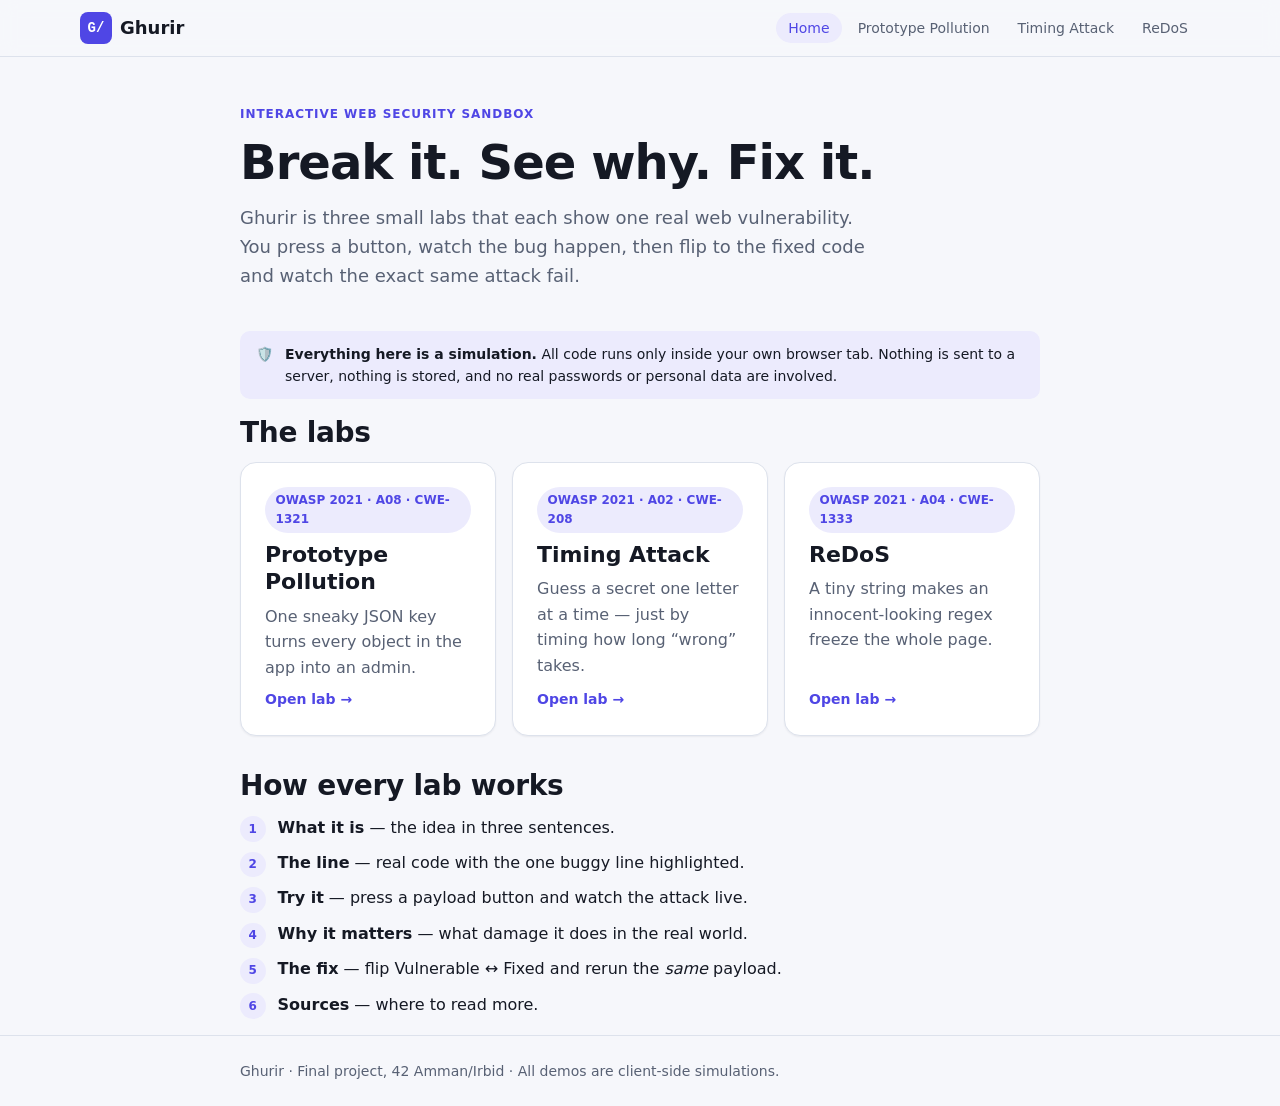
==== index.html @ 5a429594 "Phase 1: scaffold + design system - styles.css: shared design tokens (color, spacing, type), light/d" ====
<!doctype html>
<html lang="en">
<head>
  <meta charset="utf-8">
  <meta name="viewport" content="width=device-width, initial-scale=1">
  <title>Ghurir — Interactive Web Security Sandbox</title>
  <meta name="description" content="Three hands-on, browser-only labs that show how real web vulnerabilities work — and how to fix them.">
  <link rel="stylesheet" href="styles.css">
</head>
<body>
  <a class="skip-link" href="#main">Skip to content</a>

  <header class="site-header">
    <div class="container">
      <a class="brand" href="index.html"><span class="brand-mark" aria-hidden="true">G/</span> Ghurir</a>
      <nav class="site-nav" aria-label="Main">
        <ul>
          <li><a href="index.html" aria-current="page">Home</a></li>
          <li><a href="lab-prototype-pollution.html">Prototype Pollution</a></li>
          <li><a href="lab-timing-attack.html">Timing Attack</a></li>
          <li><a href="lab-redos.html">ReDoS</a></li>
        </ul>
      </nav>
    </div>
  </header>

  <main id="main" class="container">
    <section class="hero">
      <p class="eyebrow">Interactive Web Security Sandbox</p>
      <h1>Break it. See why. Fix it.</h1>
      <p class="lede">
        Ghurir is three small labs that each show one real web vulnerability.
        You press a button, watch the bug happen, then flip to the fixed code
        and watch the exact same attack fail.
      </p>
    </section>

    <div class="callout callout--info" role="note">
      <span aria-hidden="true">🛡️</span>
      <p style="margin:0"><strong>Everything here is a simulation.</strong> All code runs only inside
      your own browser tab. Nothing is sent to a server, nothing is stored, and no real
      passwords or personal data are involved.</p>
    </div>

    <h2>The labs</h2>
    <div class="card-grid">
      <a class="lab-card" href="lab-prototype-pollution.html">
        <span class="badge badge--owasp">OWASP 2021 · A08 · CWE-1321</span>
        <h3>Prototype Pollution</h3>
        <p>One sneaky JSON key turns every object in the app into an admin.</p>
        <span class="go">Open lab →</span>
      </a>
      <a class="lab-card" href="lab-timing-attack.html">
        <span class="badge badge--owasp">OWASP 2021 · A02 · CWE-208</span>
        <h3>Timing Attack</h3>
        <p>Guess a secret one letter at a time — just by timing how long “wrong” takes.</p>
        <span class="go">Open lab →</span>
      </a>
      <a class="lab-card" href="lab-redos.html">
        <span class="badge badge--owasp">OWASP 2021 · A04 · CWE-1333</span>
        <h3>ReDoS</h3>
        <p>A tiny string makes an innocent-looking regex freeze the whole page.</p>
        <span class="go">Open lab →</span>
      </a>
    </div>

    <h2>How every lab works</h2>
    <ol class="steps-list">
      <li><span><strong>What it is</strong> — the idea in three sentences.</span></li>
      <li><span><strong>The line</strong> — real code with the one buggy line highlighted.</span></li>
      <li><span><strong>Try it</strong> — press a payload button and watch the attack live.</span></li>
      <li><span><strong>Why it matters</strong> — what damage it does in the real world.</span></li>
      <li><span><strong>The fix</strong> — flip Vulnerable ↔ Fixed and rerun the <em>same</em> payload.</span></li>
      <li><span><strong>Sources</strong> — where to read more.</span></li>
    </ol>
  </main>

  <footer class="site-footer">
    <div class="container">
      <p>Ghurir · Final project, 42 Amman/Irbid · All demos are client-side simulations.</p>
    </div>
  </footer>
</body>
</html>
---- styles.css ----
/* ==========================================================================
   Ghurir — shared design system
   --------------------------------------------------------------------------
   Every page links this one file. All colors, spacing and type sizes are
   CSS variables ("design tokens") defined on :root, so the whole look can be
   changed in one place. Dark mode simply redefines the same tokens.
   ========================================================================== */

/* ---------- 1. Design tokens ---------- */
:root {
  /* Colors — light theme */
  --color-bg: #f6f7fb;
  --color-surface: #ffffff;
  --color-surface-2: #eef1f7;
  --color-text: #151924;
  --color-muted: #586174;
  --color-border: #dde2ec;
  --color-accent: #4f46e5;          /* links, primary buttons */
  --color-accent-hover: #4338ca;
  --color-accent-soft: #ecebfd;
  --color-on-accent: #ffffff;

  /* Semantic colors: vulnerable = danger, fixed = safe, amplified = warn */
  --color-danger: #b42318;
  --color-danger-soft: #fdeceb;
  --color-safe: #0f7a43;
  --color-safe-soft: #e5f6ec;
  --color-warn: #8a5300;
  --color-warn-soft: #fff3db;

  /* Code blocks stay dark in both themes */
  --code-bg: #10141f;
  --code-text: #e4e8f1;
  --code-muted: #6c7590;
  --code-bug-bg: rgba(248, 81, 73, 0.20);
  --code-bug-bar: #f85149;
  --code-fix-bg: rgba(63, 185, 80, 0.20);
  --code-fix-bar: #3fb950;

  /* Spacing scale (4px base) */
  --space-1: 0.25rem;  /*  4px */
  --space-2: 0.5rem;   /*  8px */
  --space-3: 0.75rem;  /* 12px */
  --space-4: 1rem;     /* 16px */
  --space-5: 1.5rem;   /* 24px */
  --space-6: 2rem;     /* 32px */
  --space-7: 3rem;     /* 48px */
  --space-8: 4.5rem;   /* 72px */

  /* Type */
  --font-sans: system-ui, -apple-system, "Segoe UI", Roboto, "Noto Sans",
               "Helvetica Neue", Arial, sans-serif;
  --font-mono: ui-monospace, "SFMono-Regular", "JetBrains Mono", Menlo,
               Consolas, "Liberation Mono", monospace;
  --text-xs: 0.75rem;
  --text-sm: 0.875rem;
  --text-base: 1rem;
  --text-lg: 1.125rem;
  --text-xl: 1.375rem;
  --text-2xl: 1.75rem;
  --text-3xl: clamp(2rem, 1.4rem + 2.6vw, 3rem);
  --leading: 1.6;

  /* Shape */
  --radius-sm: 6px;
  --radius: 10px;
  --radius-lg: 16px;
  --shadow-sm: 0 1px 2px rgba(16, 20, 31, 0.06);
  --shadow: 0 1px 3px rgba(16, 20, 31, 0.08), 0 6px 20px rgba(16, 20, 31, 0.06);

  --content-width: 52rem;
  --focus-ring: 0 0 0 3px var(--color-bg), 0 0 0 5px var(--color-accent);
}

/* Dark theme: same token names, new values */
@media (prefers-color-scheme: dark) {
  :root {
    --color-bg: #0c0f17;
    --color-surface: #141925;
    --color-surface-2: #1b2130;
    --color-text: #e7eaf2;
    --color-muted: #9aa3b8;
    --color-border: #2a3142;
    --color-accent: #8b85ff;
    --color-accent-hover: #a6a1ff;
    --color-accent-soft: #23224a;
    --color-on-accent: #0c0f17;

    --color-danger: #ff7b72;
    --color-danger-soft: #3a1717;
    --color-safe: #56d364;
    --color-safe-soft: #12301c;
    --color-warn: #f0b44c;
    --color-warn-soft: #33260c;

    --code-bg: #0a0d14;
    --shadow-sm: none;
    --shadow: 0 0 0 1px var(--color-border);
  }
}

/* ---------- 2. Base ---------- */
*, *::before, *::after { box-sizing: border-box; }

html { -webkit-text-size-adjust: 100%; scroll-behavior: smooth; }

body {
  margin: 0;
  font-family: var(--font-sans);
  font-size: var(--text-base);
  line-height: var(--leading);
  color: var(--color-text);
  background: var(--color-bg);
}

h1, h2, h3 { line-height: 1.25; margin: 0 0 var(--space-3); }
h1 { font-size: var(--text-3xl); letter-spacing: -0.02em; }
h2 { font-size: var(--text-2xl); letter-spacing: -0.01em; }
h3 { font-size: var(--text-lg); }
p  { margin: 0 0 var(--space-4); }
ul, ol { margin: 0 0 var(--space-4); padding-left: var(--space-5); }

a { color: var(--color-accent); text-underline-offset: 2px; }
a:hover { color: var(--color-accent-hover); }

code, kbd { font-family: var(--font-mono); font-size: 0.9em; }
:not(pre) > code {
  background: var(--color-surface-2);
  border: 1px solid var(--color-border);
  border-radius: 4px;
  padding: 0.05em 0.35em;
  overflow-wrap: anywhere;
}

:focus-visible { outline: none; box-shadow: var(--focus-ring); border-radius: var(--radius-sm); }

.skip-link {
  position: absolute; left: var(--space-4); top: -100px; z-index: 100;
  background: var(--color-accent); color: var(--color-on-accent);
  padding: var(--space-2) var(--space-4); border-radius: var(--radius-sm);
}
.skip-link:focus { top: var(--space-2); }

.visually-hidden {
  position: absolute !important; width: 1px; height: 1px; overflow: hidden;
  clip: rect(0 0 0 0); white-space: nowrap;
}

.container { width: 100%; max-width: var(--content-width); margin: 0 auto; padding: 0 var(--space-4); }

/* ---------- 3. Header & nav (same on every page) ---------- */
.site-header {
  position: sticky; top: 0; z-index: 50;
  background: color-mix(in srgb, var(--color-bg) 88%, transparent);
  backdrop-filter: blur(8px);
  border-bottom: 1px solid var(--color-border);
}
.site-header .container {
  display: flex; align-items: center; justify-content: space-between;
  gap: var(--space-4); flex-wrap: wrap; padding-block: var(--space-3);
  max-width: 72rem;
}
.brand {
  display: inline-flex; align-items: center; gap: var(--space-2);
  font-weight: 700; font-size: var(--text-lg); color: var(--color-text); text-decoration: none;
}
.brand-mark {
  display: grid; place-items: center; width: 2rem; height: 2rem;
  border-radius: 8px; background: var(--color-accent); color: var(--color-on-accent);
  font-family: var(--font-mono); font-size: var(--text-sm);
}
.site-nav ul { display: flex; flex-wrap: wrap; gap: var(--space-1); list-style: none; margin: 0; padding: 0; }
.site-nav a {
  display: block; padding: var(--space-1) var(--space-3); border-radius: 999px;
  color: var(--color-muted); text-decoration: none; font-size: var(--text-sm); font-weight: 500;
}
.site-nav a:hover { color: var(--color-text); background: var(--color-surface-2); }
.site-nav a[aria-current="page"] { color: var(--color-accent); background: var(--color-accent-soft); }

/* ---------- 4. Page hero ---------- */
.hero { padding: var(--space-7) 0 var(--space-5); }
.hero .lede { font-size: var(--text-lg); color: var(--color-muted); max-width: 40rem; }
.eyebrow {
  font-size: var(--text-xs); font-weight: 700; letter-spacing: 0.08em;
  text-transform: uppercase; color: var(--color-accent); margin-bottom: var(--space-2);
}

/* ---------- 5. Badges ---------- */
.badges { display: flex; flex-wrap: wrap; gap: var(--space-2); margin-bottom: var(--space-4); }
.badge {
  display: inline-flex; align-items: center; gap: var(--space-1);
  padding: 0.15rem 0.6rem; border-radius: 999px; font-size: var(--text-xs); font-weight: 600;
  background: var(--color-surface-2); color: var(--color-muted); border: 1px solid var(--color-border);
}
.badge--owasp  { background: var(--color-accent-soft); color: var(--color-accent); border-color: transparent; }
.badge--danger { background: var(--color-danger-soft); color: var(--color-danger); border-color: transparent; }
.badge--safe   { background: var(--color-safe-soft);   color: var(--color-safe);   border-color: transparent; }
.badge--warn   { background: var(--color-warn-soft);   color: var(--color-warn);   border-color: transparent; }

/* ---------- 6. Lab sections (numbered 1–6) ---------- */
main { padding-bottom: var(--space-8); }

.lab-section {
  background: var(--color-surface);
  border: 1px solid var(--color-border);
  border-radius: var(--radius-lg);
  box-shadow: var(--shadow-sm);
  padding: var(--space-5);
  margin-bottom: var(--space-5);
  scroll-margin-top: 5rem;
}
.lab-section > h2 { display: flex; align-items: center; gap: var(--space-3); font-size: var(--text-xl); }
.step {
  flex: none; display: grid; place-items: center; width: 2rem; height: 2rem;
  border-radius: 999px; background: var(--color-accent-soft); color: var(--color-accent);
  font-size: var(--text-sm); font-weight: 700;
}
.lab-section > :last-child { margin-bottom: 0; }

.placeholder {
  border: 2px dashed var(--color-border); border-radius: var(--radius);
  padding: var(--space-4); color: var(--color-muted); font-style: italic;
}

/* ---------- 7. Code blocks ---------- */
/* common.js fills <code> with one <span class="line"> per source line.
   Line numbers come from a CSS counter so they are not copied with the code. */
.code {
  margin: 0 0 var(--space-4);
  border-radius: var(--radius);
  overflow: hidden;
  background: var(--code-bg);
  border: 1px solid var(--color-border);
}
.code figcaption {
  display: flex; align-items: center; justify-content: space-between; gap: var(--space-2);
  padding: var(--space-2) var(--space-4);
  font-size: var(--text-xs); font-family: var(--font-mono);
  color: var(--code-muted); border-bottom: 1px solid rgba(255, 255, 255, 0.07);
}
.code pre { margin: 0; overflow-x: auto; padding: var(--space-3) 0; }
.code code {
  display: block; min-width: max-content;
  font-size: var(--text-sm); line-height: 1.7; color: var(--code-text);
  counter-reset: line;
}
.code .line { display: block; padding: 0 var(--space-4) 0 0; border-left: 3px solid transparent; white-space: pre; }
.code .line::before {
  counter-increment: line; content: counter(line);
  display: inline-block; width: 3ch; margin: 0 var(--space-3) 0 var(--space-2);
  text-align: right; color: var(--code-muted); user-select: none;
}
.code .line.is-bug { background: var(--code-bug-bg); border-left-color: var(--code-bug-bar); }
.code .line.is-fix { background: var(--code-fix-bg); border-left-color: var(--code-fix-bar); }
.code .comment { color: var(--code-muted); }

.why-line {
  display: flex; gap: var(--space-3); align-items: flex-start;
  padding: var(--space-3) var(--space-4); border-radius: var(--radius);
  background: var(--color-danger-soft); color: var(--color-text);
}
.why-line.is-fix { background: var(--color-safe-soft); }

/* ---------- 8. Buttons ---------- */
.btn {
  display: inline-flex; align-items: center; justify-content: center; gap: var(--space-2);
  min-height: 2.5rem; padding: var(--space-2) var(--space-4);
  font: inherit; font-size: var(--text-sm); font-weight: 600;
  border-radius: var(--radius-sm); border: 1px solid var(--color-border);
  background: var(--color-surface); color: var(--color-text);
  cursor: pointer; transition: background 0.15s, border-color 0.15s, transform 0.05s;
}
.btn:hover { background: var(--color-surface-2); }
.btn:active { transform: translateY(1px); }
.btn:disabled { opacity: 0.55; cursor: not-allowed; transform: none; }
.btn--primary { background: var(--color-accent); border-color: var(--color-accent); color: var(--color-on-accent); }
.btn--primary:hover { background: var(--color-accent-hover); border-color: var(--color-accent-hover); }
.btn--payload { font-family: var(--font-mono); font-weight: 500; text-align: left; }
.btn-row { display: flex; flex-wrap: wrap; gap: var(--space-2); margin-bottom: var(--space-4); }

/* ---------- 9. Vulnerable / Fixed toggle ---------- */
.mode-toggle {
  display: inline-flex; padding: 3px; gap: 3px; margin-bottom: var(--space-4);
  border-radius: 999px; background: var(--color-surface-2); border: 1px solid var(--color-border);
}
.mode-toggle button {
  font: inherit; font-size: var(--text-sm); font-weight: 600;
  padding: var(--space-1) var(--space-4); min-height: 2.25rem;
  border: 0; border-radius: 999px; background: transparent; color: var(--color-muted); cursor: pointer;
}
.mode-toggle button[aria-pressed="true"][data-mode="vulnerable"] { background: var(--color-danger); color: #fff; }
.mode-toggle button[aria-pressed="true"][data-mode="fixed"]      { background: var(--color-safe);   color: #fff; }
@media (prefers-color-scheme: dark) {
  .mode-toggle button[aria-pressed="true"] { color: var(--color-bg) !important; }
}

/* ---------- 10. Forms ---------- */
.field { display: grid; gap: var(--space-1); margin-bottom: var(--space-4); }
.field label { font-size: var(--text-sm); font-weight: 600; }
.input, textarea.input {
  width: 100%; font: inherit; font-family: var(--font-mono); font-size: var(--text-sm);
  padding: var(--space-2) var(--space-3); border-radius: var(--radius-sm);
  border: 1px solid var(--color-border); background: var(--color-surface); color: var(--color-text);
}
textarea.input { min-height: 5rem; resize: vertical; }

/* ---------- 11. Output console & results ---------- */
.console {
  font-family: var(--font-mono); font-size: var(--text-sm);
  background: var(--color-surface-2); border: 1px solid var(--color-border);
  border-radius: var(--radius); padding: var(--space-3) var(--space-4);
  min-height: 4.5rem; max-height: 18rem; overflow: auto; margin-bottom: var(--space-4);
}
.console:empty::before { content: "Output will appear here."; color: var(--color-muted); font-style: italic; }
.log { padding: 2px 0; overflow-wrap: anywhere; }
.log--danger { color: var(--color-danger); font-weight: 600; }
.log--safe   { color: var(--color-safe);   font-weight: 600; }
.log--warn   { color: var(--color-warn); }
.log--muted  { color: var(--color-muted); }

/* Side-by-side "Run on both" comparison */
.compare { display: grid; grid-template-columns: repeat(auto-fit, minmax(15rem, 1fr)); gap: var(--space-3); margin-bottom: var(--space-4); }
.result-card {
  border-radius: var(--radius); padding: var(--space-3) var(--space-4);
  border: 1px solid var(--color-border); background: var(--color-surface);
}
.result-card h3 { font-size: var(--text-sm); text-transform: uppercase; letter-spacing: 0.06em; margin-bottom: var(--space-2); }
.result-card.is-vuln  { border-top: 4px solid var(--color-danger); }
.result-card.is-fixed { border-top: 4px solid var(--color-safe); }
.result-card .result-body { font-family: var(--font-mono); font-size: var(--text-sm); overflow-wrap: anywhere; }

/* Callouts */
.callout {
  display: flex; gap: var(--space-3); padding: var(--space-3) var(--space-4);
  border-radius: var(--radius); margin-bottom: var(--space-4);
  background: var(--color-warn-soft); color: var(--color-text); font-size: var(--text-sm);
}
.callout--info { background: var(--color-accent-soft); }

/* ---------- 12. Home page cards ---------- */
.card-grid { display: grid; grid-template-columns: repeat(auto-fit, minmax(15rem, 1fr)); gap: var(--space-4); margin-bottom: var(--space-6); }
.lab-card {
  display: flex; flex-direction: column; gap: var(--space-2);
  padding: var(--space-5); border-radius: var(--radius-lg);
  background: var(--color-surface); border: 1px solid var(--color-border); box-shadow: var(--shadow-sm);
  color: inherit; text-decoration: none; transition: transform 0.15s, box-shadow 0.15s, border-color 0.15s;
}
.lab-card:hover { transform: translateY(-2px); box-shadow: var(--shadow); border-color: var(--color-accent); color: inherit; }
.lab-card h3 { font-size: var(--text-xl); margin: 0; }
.lab-card p { color: var(--color-muted); margin: 0; flex: 1; }
.lab-card .go { font-weight: 600; color: var(--color-accent); font-size: var(--text-sm); }

.steps-list { counter-reset: s; list-style: none; padding: 0; display: grid; gap: var(--space-2); }
.steps-list li { counter-increment: s; display: flex; gap: var(--space-3); align-items: baseline; }
.steps-list li::before {
  content: counter(s); flex: none; display: grid; place-items: center; width: 1.6rem; height: 1.6rem;
  border-radius: 999px; background: var(--color-accent-soft); color: var(--color-accent);
  font-size: var(--text-xs); font-weight: 700;
}

/* ---------- 13. Footer ---------- */
.site-footer { border-top: 1px solid var(--color-border); padding: var(--space-5) 0; color: var(--color-muted); font-size: var(--text-sm); }
.site-footer p { margin: 0; }

/* ---------- 14. Sources ---------- */
.sources li { margin-bottom: var(--space-1); overflow-wrap: anywhere; }

/* ---------- 15. Small screens & motion ---------- */
@media (max-width: 600px) {
  .lab-section { padding: var(--space-4); }
  .hero { padding-top: var(--space-6); }
  .site-nav a { padding: var(--space-1) var(--space-2); }
}
@media (prefers-reduced-motion: reduce) {
  html { scroll-behavior: auto; }
  *, *::before, *::after { transition: none !important; animation: none !important; }
}
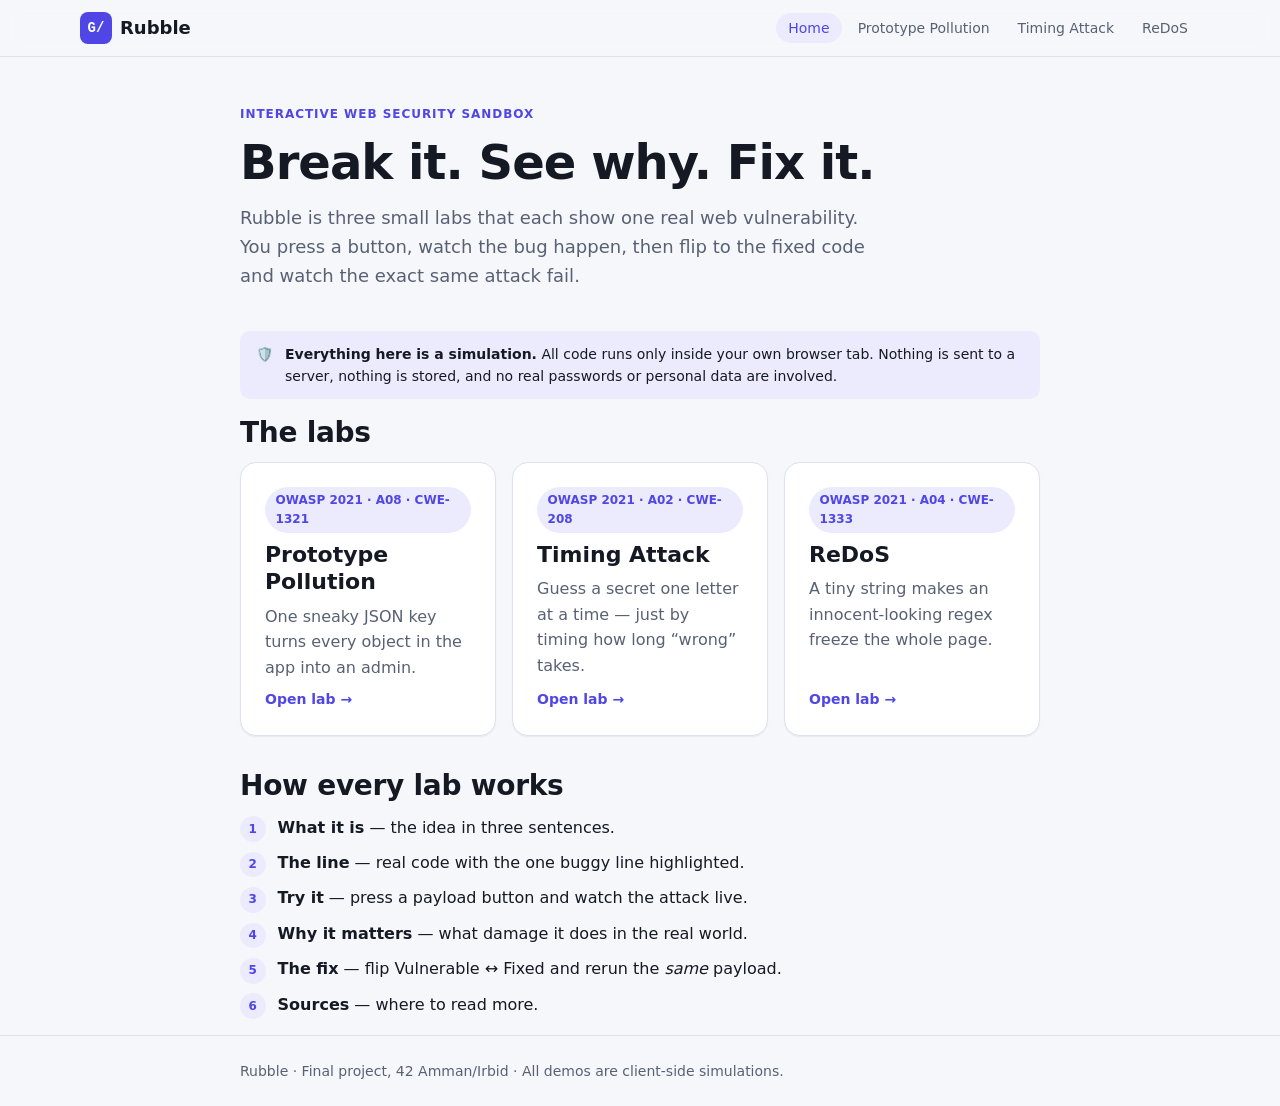
==== commit 2c13735b: "Rename project to Rubble Page titles, header wordmark, home copy, footer, README, and the shared JS " ====
--- a/index.html
+++ b/index.html
@@ -3,7 +3,7 @@
 <head>
   <meta charset="utf-8">
   <meta name="viewport" content="width=device-width, initial-scale=1">
-  <title>Ghurir — Interactive Web Security Sandbox</title>
+  <title>Rubble — Interactive Web Security Sandbox</title>
   <meta name="description" content="Three hands-on, browser-only labs that show how real web vulnerabilities work — and how to fix them.">
   <link rel="stylesheet" href="styles.css">
 </head>
@@ -12,7 +12,7 @@
 
   <header class="site-header">
     <div class="container">
-      <a class="brand" href="index.html"><span class="brand-mark" aria-hidden="true">G/</span> Ghurir</a>
+      <a class="brand" href="index.html"><span class="brand-mark" aria-hidden="true">G/</span> Rubble</a>
       <nav class="site-nav" aria-label="Main">
         <ul>
           <li><a href="index.html" aria-current="page">Home</a></li>
@@ -29,7 +29,7 @@
       <p class="eyebrow">Interactive Web Security Sandbox</p>
       <h1>Break it. See why. Fix it.</h1>
       <p class="lede">
-        Ghurir is three small labs that each show one real web vulnerability.
+        Rubble is three small labs that each show one real web vulnerability.
         You press a button, watch the bug happen, then flip to the fixed code
         and watch the exact same attack fail.
       </p>
@@ -77,7 +77,7 @@
 
   <footer class="site-footer">
     <div class="container">
-      <p>Ghurir · Final project, 42 Amman/Irbid · All demos are client-side simulations.</p>
+      <p>Rubble · Final project, 42 Amman/Irbid · All demos are client-side simulations.</p>
     </div>
   </footer>
 </body>
--- a/styles.css
+++ b/styles.css
@@ -1,5 +1,5 @@
 /* ==========================================================================
-   Ghurir — shared design system
+   Rubble — shared design system
    --------------------------------------------------------------------------
    Every page links this one file. All colors, spacing and type sizes are
    CSS variables ("design tokens") defined on :root, so the whole look can be
@@ -329,6 +329,75 @@
 .result-card.is-fixed { border-top: 4px solid var(--color-safe); }
 .result-card .result-body { font-family: var(--font-mono); font-size: var(--text-sm); overflow-wrap: anywhere; }
 
+.result-card .result-body { white-space: pre-line; }
+.result-card .result-body[data-result="danger"] { color: var(--color-danger); font-weight: 600; }
+.result-card .result-body[data-result="safe"]   { color: var(--color-safe);   font-weight: 600; }
+.compare-caption { font-size: var(--text-sm); color: var(--color-muted); margin-bottom: var(--space-2); }
+
+/* Status box: one-glance verdict of the last run (e.g. "Admin panel UNLOCKED") */
+.status {
+  display: flex; align-items: center; gap: var(--space-3);
+  padding: var(--space-3) var(--space-4); margin-bottom: var(--space-4);
+  border-radius: var(--radius); border: 1px solid var(--color-border);
+  background: var(--color-surface-2); color: var(--color-muted);
+}
+.status--danger { background: var(--color-danger-soft); border-color: var(--color-danger); color: var(--color-text); }
+.status--safe   { background: var(--color-safe-soft);   border-color: var(--color-safe);   color: var(--color-text); }
+.status--warn   { background: var(--color-warn-soft);   border-color: var(--color-warn);   color: var(--color-text); }
+
+.current-payload { font-size: var(--text-sm); color: var(--color-muted); margin-bottom: var(--space-3); }
+
+/* Timing lab: hidden secret, recovered-letter slots, timing bar chart */
+.secret-box {
+  display: flex; flex-wrap: wrap; align-items: center; gap: var(--space-3);
+  padding: var(--space-3) var(--space-4); margin-bottom: var(--space-4);
+  border: 1px dashed var(--color-border); border-radius: var(--radius); font-size: var(--text-sm);
+}
+.secret-value { font-family: var(--font-mono); font-size: var(--text-lg); letter-spacing: 0.25em; font-weight: 700; }
+.secret-box .btn { min-height: 2rem; padding: var(--space-1) var(--space-3); }
+
+.slots { display: flex; gap: var(--space-2); margin-bottom: var(--space-4); }
+.slot {
+  display: grid; place-items: center; width: 2.75rem; height: 3.25rem;
+  font-family: var(--font-mono); font-size: var(--text-xl); font-weight: 700;
+  border-radius: var(--radius-sm); border: 2px solid var(--color-border);
+  background: var(--color-surface-2); color: var(--color-muted);
+  transition: border-color 0.2s, background 0.2s;
+}
+.slot.is-active { border-color: var(--color-accent); color: var(--color-accent); }
+.slot.is-right  { border-color: var(--color-danger); background: var(--color-danger-soft); color: var(--color-danger); }
+.slot.is-wrong  { border-color: var(--color-safe);   background: var(--color-safe-soft);   color: var(--color-safe); }
+
+.bars {
+  display: grid; grid-template-columns: repeat(26, 1fr); gap: 2px; align-items: end;
+  height: 8rem; padding: var(--space-2); margin-bottom: var(--space-2);
+  background: var(--color-surface-2); border-radius: var(--radius);
+}
+.bar { display: flex; flex-direction: column; justify-content: flex-end; align-items: center; height: 100%; min-width: 0; }
+.bar-fill { width: 100%; height: 4%; border-radius: 2px 2px 0 0; background: var(--color-muted); opacity: 0.45; transition: height 0.15s; }
+.bar.is-best .bar-fill { background: var(--color-accent); opacity: 1; }
+.bar-label { font-family: var(--font-mono); font-size: 0.65rem; color: var(--color-muted); line-height: 1.4; }
+.bars-caption { font-size: var(--text-sm); color: var(--color-muted); margin-bottom: var(--space-4); }
+
+/* ReDoS lab: a JS-driven "heartbeat" clock that visibly stops when the tab freezes */
+.freeze-meter {
+  display: grid; grid-template-columns: 1fr auto; gap: var(--space-2) var(--space-4); align-items: center;
+  padding: var(--space-3) var(--space-4); margin-bottom: var(--space-4);
+  border-radius: var(--radius); background: var(--color-surface-2); border: 1px solid var(--color-border);
+}
+.freeze-meter .label { font-size: var(--text-xs); text-transform: uppercase; letter-spacing: 0.06em; color: var(--color-muted); font-weight: 600; }
+.heartbeat-clock, .regex-timer { font-family: var(--font-mono); font-size: var(--text-xl); font-weight: 700; font-variant-numeric: tabular-nums; }
+.regex-timer { text-align: right; }
+.heartbeat-track { grid-column: 1 / -1; position: relative; height: 6px; border-radius: 999px; background: var(--color-border); }
+.heartbeat-dot {
+  position: absolute; top: 50%; left: 0; width: 14px; height: 14px; margin: -7px 0 0 -7px;
+  border-radius: 999px; background: var(--color-accent); box-shadow: 0 0 0 4px var(--color-accent-soft);
+}
+.calibration { font-size: var(--text-sm); color: var(--color-muted); margin-bottom: var(--space-4); }
+
+details.more { margin-bottom: var(--space-4); }
+details.more summary { cursor: pointer; font-weight: 600; font-size: var(--text-sm); margin-bottom: var(--space-3); }
+
 /* Callouts */
 .callout {
   display: flex; gap: var(--space-3); padding: var(--space-3) var(--space-4);
@@ -336,6 +405,7 @@
   background: var(--color-warn-soft); color: var(--color-text); font-size: var(--text-sm);
 }
 .callout--info { background: var(--color-accent-soft); }
+.callout .badge { flex: none; align-self: flex-start; white-space: nowrap; }
 
 /* ---------- 12. Home page cards ---------- */
 .card-grid { display: grid; grid-template-columns: repeat(auto-fit, minmax(15rem, 1fr)); gap: var(--space-4); margin-bottom: var(--space-6); }
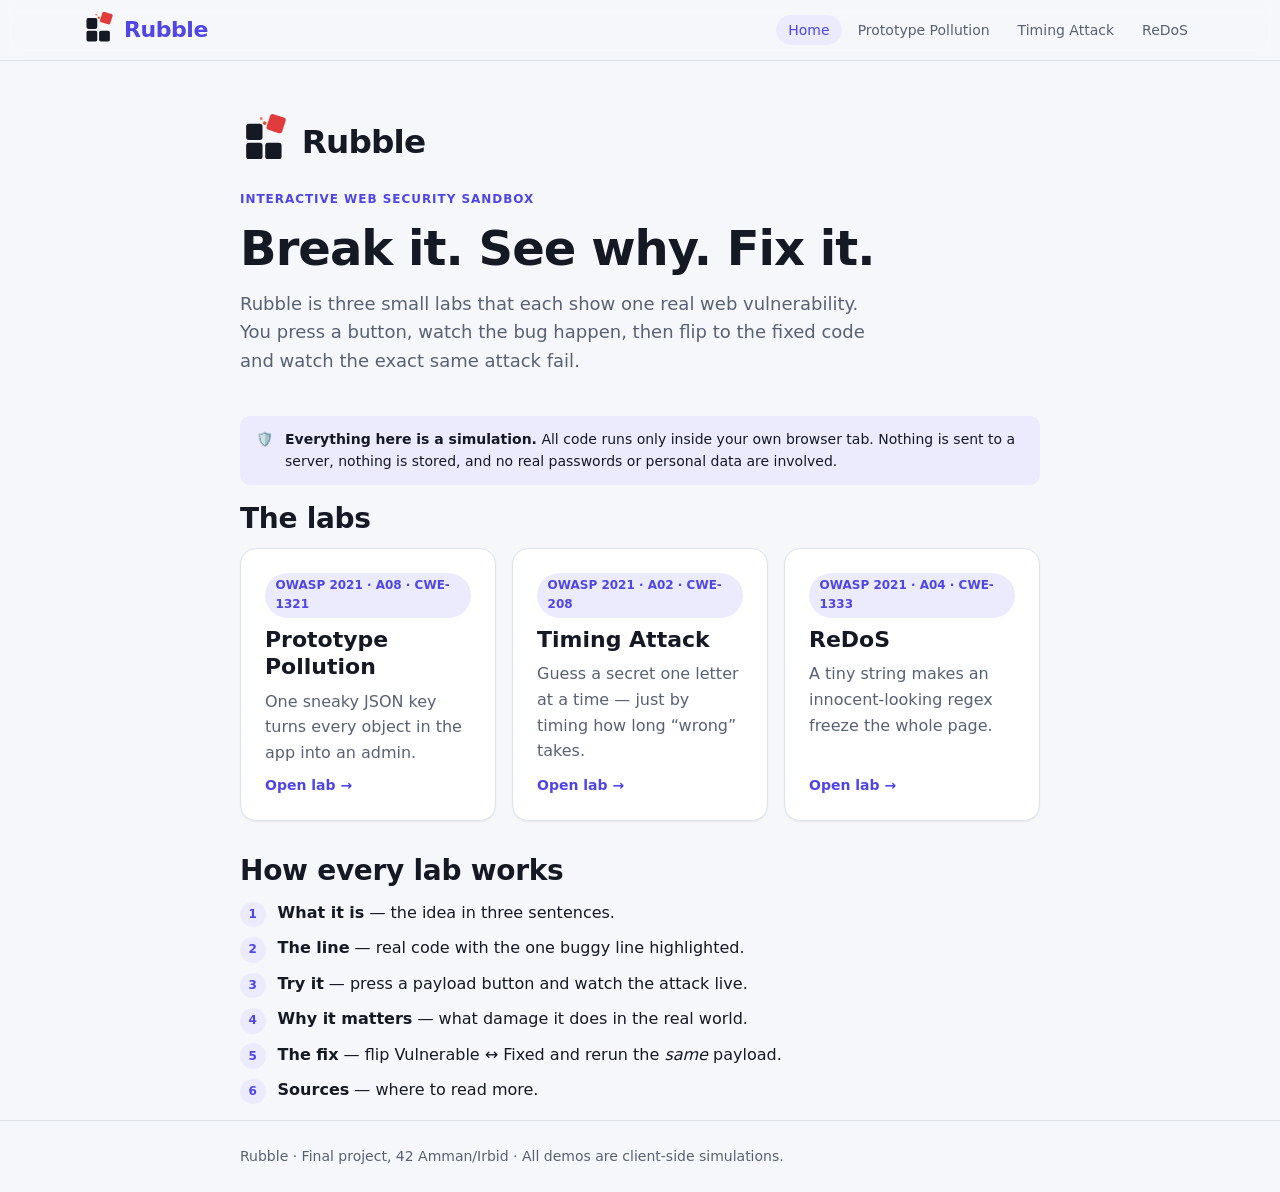
==== commit e2834cde: "Wire in Rubble brand assets - Inline logo-icon.svg in every page header (currentColor, flips with th" ====
--- a/index.html
+++ b/index.html
@@ -5,6 +5,9 @@
   <meta name="viewport" content="width=device-width, initial-scale=1">
   <title>Rubble — Interactive Web Security Sandbox</title>
   <meta name="description" content="Three hands-on, browser-only labs that show how real web vulnerabilities work — and how to fix them.">
+  <link rel="icon" href="assets/favicon.svg" type="image/svg+xml">
+  <link rel="icon" href="assets/favicon-32.png" sizes="32x32" type="image/png">
+  <link rel="apple-touch-icon" href="assets/apple-touch-icon.png">
   <link rel="stylesheet" href="styles.css">
 </head>
 <body>
@@ -12,7 +15,16 @@
 
   <header class="site-header">
     <div class="container">
-      <a class="brand" href="index.html"><span class="brand-mark" aria-hidden="true">G/</span> Rubble</a>
+      <a class="brand" href="index.html" aria-label="Rubble home">
+        <svg xmlns="http://www.w3.org/2000/svg" class="brand-logo" aria-hidden="true" focusable="false" viewBox="0 0 100 100">
+        <rect x="18" y="52" width="30" height="30" rx="5" fill="currentColor"/>
+        <rect x="53" y="52" width="30" height="30" rx="5" fill="currentColor"/>
+        <rect x="18" y="17" width="30" height="30" rx="5" fill="currentColor"/>
+        <rect x="58" y="2" width="30" height="30" rx="5" fill="#e23b3b" transform="rotate(18 73 17)"/>
+        <rect x="49" y="13" width="6" height="6" rx="1.5" fill="#d9542b" transform="rotate(22 52 16)"/>
+        <rect x="43" y="5" width="5" height="5" rx="1.5" fill="#d9542b" opacity="0.7" transform="rotate(-14 45 7)"/></svg>
+        <span class="brand-word">Rubble</span>
+      </a>
       <nav class="site-nav" aria-label="Main">
         <ul>
           <li><a href="index.html" aria-current="page">Home</a></li>
@@ -26,6 +38,13 @@
 
   <main id="main" class="container">
     <section class="hero">
+      <svg xmlns="http://www.w3.org/2000/svg" class="hero-logo" role="img" aria-labelledby="hero-logo-title" viewBox="0 0 470 120"><title id="hero-logo-title">Rubble</title><g transform="translate(8,10)">
+      <rect x="18" y="52" width="30" height="30" rx="5" fill="currentColor"/>
+      <rect x="53" y="52" width="30" height="30" rx="5" fill="currentColor"/>
+      <rect x="18" y="17" width="30" height="30" rx="5" fill="currentColor"/>
+      <rect x="58" y="2" width="30" height="30" rx="5" fill="#e23b3b" transform="rotate(18 73 17)"/>
+      <rect x="49" y="13" width="6" height="6" rx="1.5" fill="#d9542b" transform="rotate(22 52 16)"/>
+      <rect x="43" y="5" width="5" height="5" rx="1.5" fill="#d9542b" opacity="0.7" transform="rotate(-14 45 7)"/></g><text x="128" y="80" font-family="DejaVu Sans, Arial, sans-serif" font-weight="700" font-size="60" letter-spacing="-1.5" fill="currentColor">Rubble</text></svg>
       <p class="eyebrow">Interactive Web Security Sandbox</p>
       <h1>Break it. See why. Fix it.</h1>
       <p class="lede">
--- a/styles.css
+++ b/styles.css
@@ -164,11 +164,12 @@
   display: inline-flex; align-items: center; gap: var(--space-2);
   font-weight: 700; font-size: var(--text-lg); color: var(--color-text); text-decoration: none;
 }
-.brand-mark {
-  display: grid; place-items: center; width: 2rem; height: 2rem;
-  border-radius: 8px; background: var(--color-accent); color: var(--color-on-accent);
-  font-family: var(--font-mono); font-size: var(--text-sm);
-}
+/* The logo's blocks use fill="currentColor", so they follow the text color
+   (dark in light mode, light in dark mode). The falling block keeps its red. */
+.brand-logo { width: 2.25rem; height: 2.25rem; flex: none; color: var(--color-text); }
+.brand-word { color: var(--color-accent); font-size: var(--text-xl); letter-spacing: -0.02em; }
+.brand:hover .brand-word { color: var(--color-accent-hover); }
+.hero-logo { display: block; width: min(16rem, 70%); height: auto; color: var(--color-text); margin: 0 0 var(--space-4) -0.5rem; }
 .site-nav ul { display: flex; flex-wrap: wrap; gap: var(--space-1); list-style: none; margin: 0; padding: 0; }
 .site-nav a {
   display: block; padding: var(--space-1) var(--space-3); border-radius: 999px;
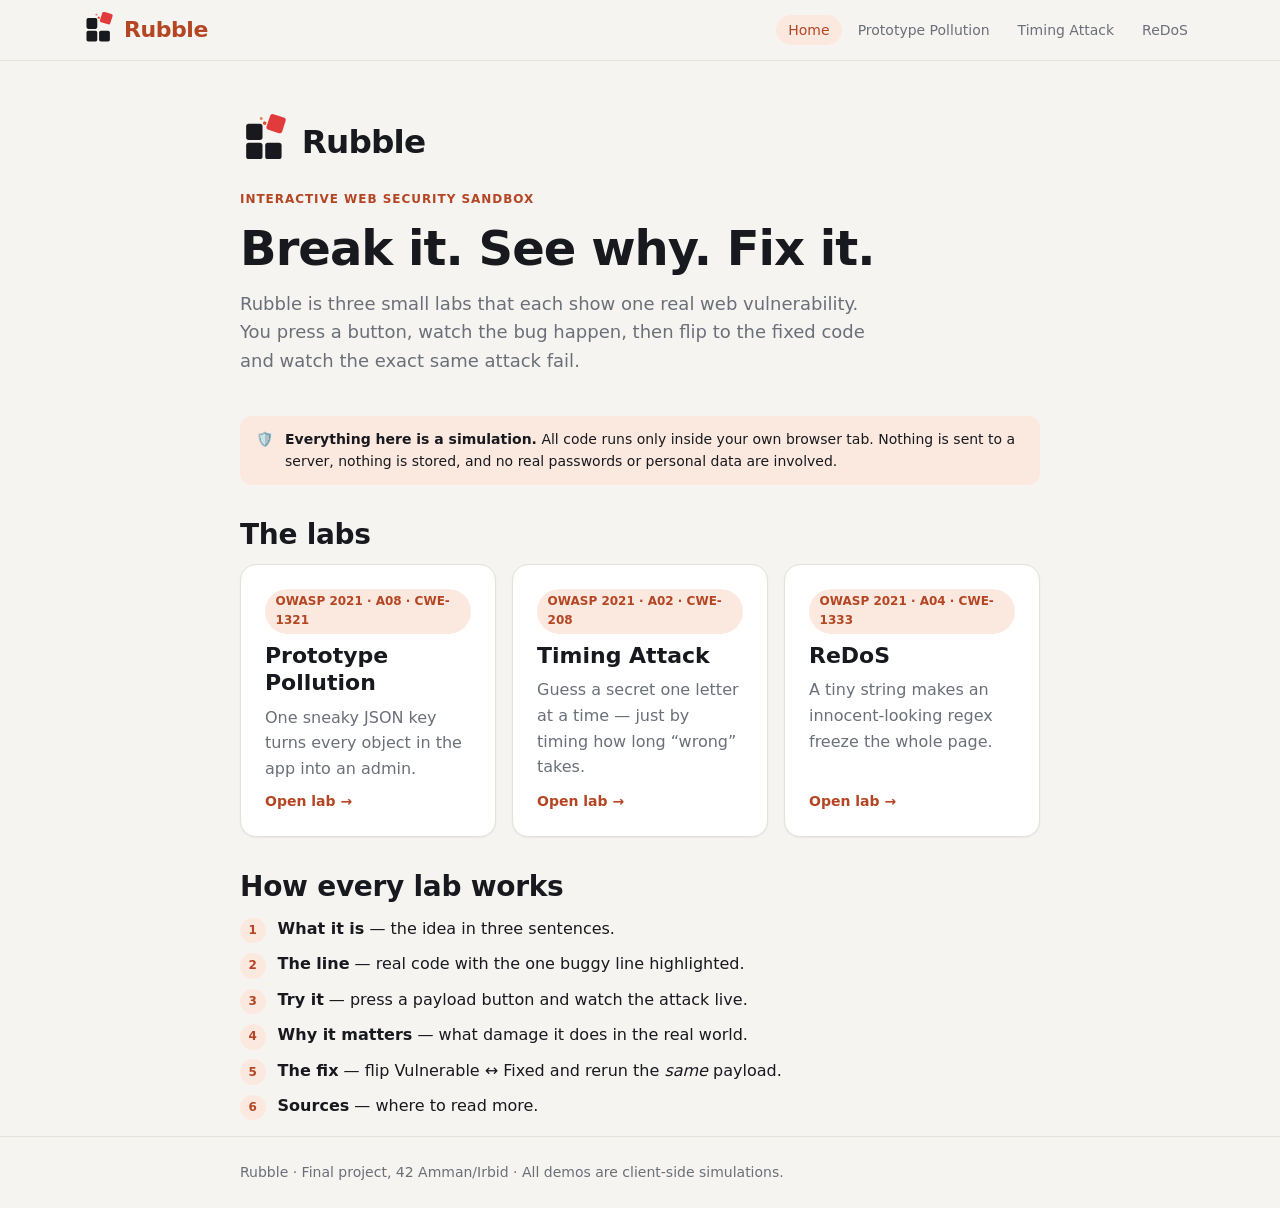
==== commit 3c63ce68: "Phone-width and light-mode fixes Checked all pages at 360 px (no horizontal scroll), light and dark " ====
--- a/index.html
+++ b/index.html
@@ -56,7 +56,7 @@
 
     <div class="callout callout--info" role="note">
       <span aria-hidden="true">🛡️</span>
-      <p style="margin:0"><strong>Everything here is a simulation.</strong> All code runs only inside
+      <p><strong>Everything here is a simulation.</strong> All code runs only inside
       your own browser tab. Nothing is sent to a server, nothing is stored, and no real
       passwords or personal data are involved.</p>
     </div>
--- a/styles.css
+++ b/styles.css
@@ -7,35 +7,51 @@
    ========================================================================== */
 
 /* ---------- 1. Design tokens ---------- */
+/* 1a. Rubble brand palette — copied verbatim from assets/brand.css.
+       brand = brick  (links, primary buttons, active nav, logo)
+       vuln  = red    (Vulnerable state + highlighted BUG line)
+       fixed = green  (Fixed state + highlighted FIX line)
+       warn  = amber  (AMPLIFIED / SIMULATION badges)                        */
 :root {
-  /* Colors — light theme */
-  --color-bg: #f6f7fb;
-  --color-surface: #ffffff;
-  --color-surface-2: #eef1f7;
-  --color-text: #151924;
-  --color-muted: #586174;
-  --color-border: #dde2ec;
-  --color-accent: #4f46e5;          /* links, primary buttons */
-  --color-accent-hover: #4338ca;
-  --color-accent-soft: #ecebfd;
-  --color-on-accent: #ffffff;
-
-  /* Semantic colors: vulnerable = danger, fixed = safe, amplified = warn */
-  --color-danger: #b42318;
-  --color-danger-soft: #fdeceb;
-  --color-safe: #0f7a43;
-  --color-safe-soft: #e5f6ec;
-  --color-warn: #8a5300;
-  --color-warn-soft: #fff3db;
-
-  /* Code blocks stay dark in both themes */
-  --code-bg: #10141f;
-  --code-text: #e4e8f1;
-  --code-muted: #6c7590;
-  --code-bug-bg: rgba(248, 81, 73, 0.20);
-  --code-bug-bar: #f85149;
-  --code-fix-bg: rgba(63, 185, 80, 0.20);
-  --code-fix-bar: #3fb950;
+  --bg:#f6f4f1; --surface:#ffffff; --text:#17191e; --muted:#6a6f78; --border:#e5e1da;
+  --brand:#d9542b; --brand-strong:#c0471f; --brand-weak:#fbe9e0;
+  --vuln:#c6362a;  --vuln-weak:#f8e0dc;
+  --fixed:#1f9d57; --fixed-weak:#def2e6;
+  --warn:#b5790a;  --warn-weak:#f7ecd4;
+  --code-bg:#1e2026; --code-text:#e8e6e2;
+  --radius:12px; --shadow:0 1px 3px rgba(20,20,20,.08),0 8px 24px rgba(20,20,20,.06);
+}
+@media (prefers-color-scheme: dark){
+  :root{
+    --bg:#141519; --surface:#1d1f24; --text:#f1f0ed; --muted:#9aa0a8; --border:#2b2e35;
+    --brand:#ec6d44; --brand-strong:#f0855f; --brand-weak:#2a2016;
+    --vuln:#ef5a4d;  --vuln-weak:#2e1b19;
+    --fixed:#34c07a; --fixed-weak:#15271d;
+    --warn:#e0a830;  --warn-weak:#2a2212;
+    --code-bg:#0f1114; --code-text:#e8e6e2;
+  }
+}
+
+/* 1b. Derived tokens (light theme).
+       The "-ink" colors are the brand colors darkened JUST enough to pass
+       WCAG AA (4.5:1) when used as TEXT, or as a background behind white text.
+       The raw brand colors are still used for the logo, chart bars, focus
+       ring and the BUG/FIX line markers. */
+:root {
+  --surface-2: #f6f4f1;        /* inset panels (consoles, toggles) inside white cards */
+  --brand-ink: #b44624;        /* brand  #d9542b is 4.0:1 on white → too light for text */
+  --brand-ink-strong: #9a3b1e; /* hover */
+  --vuln-ink: #ba3327;         /* vuln on vuln-weak was 4.2:1 */
+  --fixed-ink: #187943;        /* fixed #1f9d57 is 3.5:1 on white */
+  --warn-ink: #8f6008;         /* warn  #b5790a is 3.1:1 on warn-weak */
+  --on-brand: #ffffff;         /* text on brand-ink buttons */
+  --on-state: #ffffff;         /* text on the solid Vulnerable / Fixed toggle */
+  --shadow-sm: 0 1px 2px rgba(20, 20, 20, 0.06);
+
+  /* Code blocks are dark in both themes */
+  --code-muted: #9aa0a8;                                         /* comments, line numbers: 6.2:1 */
+  --code-bug-bg: color-mix(in srgb, var(--vuln) 24%, var(--code-bg));
+  --code-fix-bg: color-mix(in srgb, var(--fixed) 24%, var(--code-bg));
 
   /* Spacing scale (4px base) */
   --space-1: 0.25rem;  /*  4px */
@@ -63,39 +79,25 @@
 
   /* Shape */
   --radius-sm: 6px;
-  --radius: 10px;
   --radius-lg: 16px;
-  --shadow-sm: 0 1px 2px rgba(16, 20, 31, 0.06);
-  --shadow: 0 1px 3px rgba(16, 20, 31, 0.08), 0 6px 20px rgba(16, 20, 31, 0.06);
 
   --content-width: 52rem;
-  --focus-ring: 0 0 0 3px var(--color-bg), 0 0 0 5px var(--color-accent);
-}
-
-/* Dark theme: same token names, new values */
+}
+
+/* Derived tokens (dark theme): every brand color already passes AA on the
+   dark backgrounds, so the "-ink" tokens are simply the brand colors. */
 @media (prefers-color-scheme: dark) {
   :root {
-    --color-bg: #0c0f17;
-    --color-surface: #141925;
-    --color-surface-2: #1b2130;
-    --color-text: #e7eaf2;
-    --color-muted: #9aa3b8;
-    --color-border: #2a3142;
-    --color-accent: #8b85ff;
-    --color-accent-hover: #a6a1ff;
-    --color-accent-soft: #23224a;
-    --color-on-accent: #0c0f17;
-
-    --color-danger: #ff7b72;
-    --color-danger-soft: #3a1717;
-    --color-safe: #56d364;
-    --color-safe-soft: #12301c;
-    --color-warn: #f0b44c;
-    --color-warn-soft: #33260c;
-
-    --code-bg: #0a0d14;
+    --surface-2: #17181c;
+    --brand-ink: var(--brand);
+    --brand-ink-strong: var(--brand-strong);
+    --vuln-ink: var(--vuln);
+    --fixed-ink: var(--fixed);
+    --warn-ink: var(--warn);
+    --on-brand: #141519;
+    --on-state: #141519;
     --shadow-sm: none;
-    --shadow: 0 0 0 1px var(--color-border);
+    --shadow: 0 0 0 1px var(--border);
   }
 }
 
@@ -109,8 +111,8 @@
   font-family: var(--font-sans);
   font-size: var(--text-base);
   line-height: var(--leading);
-  color: var(--color-text);
-  background: var(--color-bg);
+  color: var(--text);
+  background: var(--bg);
 }
 
 h1, h2, h3 { line-height: 1.25; margin: 0 0 var(--space-3); }
@@ -120,23 +122,26 @@
 p  { margin: 0 0 var(--space-4); }
 ul, ol { margin: 0 0 var(--space-4); padding-left: var(--space-5); }
 
-a { color: var(--color-accent); text-underline-offset: 2px; }
-a:hover { color: var(--color-accent-hover); }
+a { color: var(--brand-ink); text-underline-offset: 2px; }
+a:hover { color: var(--brand-ink-strong); }
 
 code, kbd { font-family: var(--font-mono); font-size: 0.9em; }
 :not(pre) > code {
-  background: var(--color-surface-2);
-  border: 1px solid var(--color-border);
+  background: var(--surface-2);
+  border: 1px solid var(--border);
   border-radius: 4px;
   padding: 0.05em 0.35em;
   overflow-wrap: anywhere;
 }
 
-:focus-visible { outline: none; box-shadow: var(--focus-ring); border-radius: var(--radius-sm); }
+/* A real outline (not a box-shadow) so it survives Windows High Contrast mode;
+   outlines follow each element's own rounded corners. */
+:focus-visible { outline: 3px solid var(--brand); outline-offset: 2px; }
+.code pre:focus-visible, .console:focus-visible { outline-offset: -3px; }
 
 .skip-link {
   position: absolute; left: var(--space-4); top: -100px; z-index: 100;
-  background: var(--color-accent); color: var(--color-on-accent);
+  background: var(--brand-ink); color: var(--on-brand);
   padding: var(--space-2) var(--space-4); border-radius: var(--radius-sm);
 }
 .skip-link:focus { top: var(--space-2); }
@@ -151,9 +156,9 @@
 /* ---------- 3. Header & nav (same on every page) ---------- */
 .site-header {
   position: sticky; top: 0; z-index: 50;
-  background: color-mix(in srgb, var(--color-bg) 88%, transparent);
+  background: color-mix(in srgb, var(--bg) 88%, transparent);
   backdrop-filter: blur(8px);
-  border-bottom: 1px solid var(--color-border);
+  border-bottom: 1px solid var(--border);
 }
 .site-header .container {
   display: flex; align-items: center; justify-content: space-between;
@@ -162,28 +167,28 @@
 }
 .brand {
   display: inline-flex; align-items: center; gap: var(--space-2);
-  font-weight: 700; font-size: var(--text-lg); color: var(--color-text); text-decoration: none;
+  font-weight: 700; font-size: var(--text-lg); color: var(--text); text-decoration: none;
 }
 /* The logo's blocks use fill="currentColor", so they follow the text color
    (dark in light mode, light in dark mode). The falling block keeps its red. */
-.brand-logo { width: 2.25rem; height: 2.25rem; flex: none; color: var(--color-text); }
-.brand-word { color: var(--color-accent); font-size: var(--text-xl); letter-spacing: -0.02em; }
-.brand:hover .brand-word { color: var(--color-accent-hover); }
-.hero-logo { display: block; width: min(16rem, 70%); height: auto; color: var(--color-text); margin: 0 0 var(--space-4) -0.5rem; }
+.brand-logo { width: 2.25rem; height: 2.25rem; flex: none; color: var(--text); }
+.brand-word { color: var(--brand-ink); font-size: var(--text-xl); letter-spacing: -0.02em; }
+.brand:hover .brand-word { color: var(--brand-ink-strong); }
+.hero-logo { display: block; width: min(16rem, 70%); height: auto; color: var(--text); margin: 0 0 var(--space-4) -0.5rem; }
 .site-nav ul { display: flex; flex-wrap: wrap; gap: var(--space-1); list-style: none; margin: 0; padding: 0; }
 .site-nav a {
   display: block; padding: var(--space-1) var(--space-3); border-radius: 999px;
-  color: var(--color-muted); text-decoration: none; font-size: var(--text-sm); font-weight: 500;
-}
-.site-nav a:hover { color: var(--color-text); background: var(--color-surface-2); }
-.site-nav a[aria-current="page"] { color: var(--color-accent); background: var(--color-accent-soft); }
+  color: var(--muted); text-decoration: none; font-size: var(--text-sm); font-weight: 500;
+}
+.site-nav a:hover { color: var(--text); background: var(--surface-2); }
+.site-nav a[aria-current="page"] { color: var(--brand-ink); background: var(--brand-weak); }
 
 /* ---------- 4. Page hero ---------- */
 .hero { padding: var(--space-7) 0 var(--space-5); }
-.hero .lede { font-size: var(--text-lg); color: var(--color-muted); max-width: 40rem; }
+.hero .lede { font-size: var(--text-lg); color: var(--muted); max-width: 40rem; }
 .eyebrow {
   font-size: var(--text-xs); font-weight: 700; letter-spacing: 0.08em;
-  text-transform: uppercase; color: var(--color-accent); margin-bottom: var(--space-2);
+  text-transform: uppercase; color: var(--brand-ink); margin-bottom: var(--space-2);
 }
 
 /* ---------- 5. Badges ---------- */
@@ -191,19 +196,19 @@
 .badge {
   display: inline-flex; align-items: center; gap: var(--space-1);
   padding: 0.15rem 0.6rem; border-radius: 999px; font-size: var(--text-xs); font-weight: 600;
-  background: var(--color-surface-2); color: var(--color-muted); border: 1px solid var(--color-border);
-}
-.badge--owasp  { background: var(--color-accent-soft); color: var(--color-accent); border-color: transparent; }
-.badge--danger { background: var(--color-danger-soft); color: var(--color-danger); border-color: transparent; }
-.badge--safe   { background: var(--color-safe-soft);   color: var(--color-safe);   border-color: transparent; }
-.badge--warn   { background: var(--color-warn-soft);   color: var(--color-warn);   border-color: transparent; }
+  background: var(--surface-2); color: var(--muted); border: 1px solid var(--border);
+}
+.badge--owasp  { background: var(--brand-weak); color: var(--brand-ink); border-color: transparent; }
+.badge--danger { background: var(--vuln-weak); color: var(--vuln-ink); border-color: transparent; }
+.badge--safe   { background: var(--fixed-weak);   color: var(--fixed-ink);   border-color: transparent; }
+.badge--warn   { background: var(--warn-weak);   color: var(--warn-ink);   border-color: transparent; }
 
 /* ---------- 6. Lab sections (numbered 1–6) ---------- */
 main { padding-bottom: var(--space-8); }
 
 .lab-section {
-  background: var(--color-surface);
-  border: 1px solid var(--color-border);
+  background: var(--surface);
+  border: 1px solid var(--border);
   border-radius: var(--radius-lg);
   box-shadow: var(--shadow-sm);
   padding: var(--space-5);
@@ -213,14 +218,14 @@
 .lab-section > h2 { display: flex; align-items: center; gap: var(--space-3); font-size: var(--text-xl); }
 .step {
   flex: none; display: grid; place-items: center; width: 2rem; height: 2rem;
-  border-radius: 999px; background: var(--color-accent-soft); color: var(--color-accent);
+  border-radius: 999px; background: var(--brand-weak); color: var(--brand-ink);
   font-size: var(--text-sm); font-weight: 700;
 }
 .lab-section > :last-child { margin-bottom: 0; }
 
 .placeholder {
-  border: 2px dashed var(--color-border); border-radius: var(--radius);
-  padding: var(--space-4); color: var(--color-muted); font-style: italic;
+  border: 2px dashed var(--border); border-radius: var(--radius);
+  padding: var(--space-4); color: var(--muted); font-style: italic;
 }
 
 /* ---------- 7. Code blocks ---------- */
@@ -231,7 +236,7 @@
   border-radius: var(--radius);
   overflow: hidden;
   background: var(--code-bg);
-  border: 1px solid var(--color-border);
+  border: 1px solid var(--border);
 }
 .code figcaption {
   display: flex; align-items: center; justify-content: space-between; gap: var(--space-2);
@@ -251,49 +256,49 @@
   display: inline-block; width: 3ch; margin: 0 var(--space-3) 0 var(--space-2);
   text-align: right; color: var(--code-muted); user-select: none;
 }
-.code .line.is-bug { background: var(--code-bug-bg); border-left-color: var(--code-bug-bar); }
-.code .line.is-fix { background: var(--code-fix-bg); border-left-color: var(--code-fix-bar); }
+.code .line.is-bug { background: var(--code-bug-bg); border-left-color: var(--vuln); }
+.code .line.is-fix { background: var(--code-fix-bg); border-left-color: var(--fixed); }
 .code .comment { color: var(--code-muted); }
+.code .is-bug .comment, .code .is-fix .comment { color: var(--code-text); font-weight: 600; }
 
 .why-line {
   display: flex; gap: var(--space-3); align-items: flex-start;
   padding: var(--space-3) var(--space-4); border-radius: var(--radius);
-  background: var(--color-danger-soft); color: var(--color-text);
-}
-.why-line.is-fix { background: var(--color-safe-soft); }
+  background: var(--vuln-weak); color: var(--text);
+}
+.why-line.is-fix { background: var(--fixed-weak); }
 
 /* ---------- 8. Buttons ---------- */
 .btn {
   display: inline-flex; align-items: center; justify-content: center; gap: var(--space-2);
   min-height: 2.5rem; padding: var(--space-2) var(--space-4);
   font: inherit; font-size: var(--text-sm); font-weight: 600;
-  border-radius: var(--radius-sm); border: 1px solid var(--color-border);
-  background: var(--color-surface); color: var(--color-text);
+  border-radius: var(--radius-sm); border: 1px solid var(--border);
+  background: var(--surface); color: var(--text);
   cursor: pointer; transition: background 0.15s, border-color 0.15s, transform 0.05s;
 }
-.btn:hover { background: var(--color-surface-2); }
+.btn:hover { background: var(--surface-2); }
 .btn:active { transform: translateY(1px); }
 .btn:disabled { opacity: 0.55; cursor: not-allowed; transform: none; }
-.btn--primary { background: var(--color-accent); border-color: var(--color-accent); color: var(--color-on-accent); }
-.btn--primary:hover { background: var(--color-accent-hover); border-color: var(--color-accent-hover); }
+.btn--primary { background: var(--brand-ink); border-color: var(--brand-ink); color: var(--on-brand); }
+.btn--primary:hover { background: var(--brand-ink-strong); border-color: var(--brand-ink-strong); }
 .btn--payload { font-family: var(--font-mono); font-weight: 500; text-align: left; }
 .btn-row { display: flex; flex-wrap: wrap; gap: var(--space-2); margin-bottom: var(--space-4); }
 
 /* ---------- 9. Vulnerable / Fixed toggle ---------- */
 .mode-toggle {
   display: inline-flex; padding: 3px; gap: 3px; margin-bottom: var(--space-4);
-  border-radius: 999px; background: var(--color-surface-2); border: 1px solid var(--color-border);
+  border-radius: 999px; background: var(--surface-2); border: 1px solid var(--border);
 }
 .mode-toggle button {
   font: inherit; font-size: var(--text-sm); font-weight: 600;
   padding: var(--space-1) var(--space-4); min-height: 2.25rem;
-  border: 0; border-radius: 999px; background: transparent; color: var(--color-muted); cursor: pointer;
-}
-.mode-toggle button[aria-pressed="true"][data-mode="vulnerable"] { background: var(--color-danger); color: #fff; }
-.mode-toggle button[aria-pressed="true"][data-mode="fixed"]      { background: var(--color-safe);   color: #fff; }
-@media (prefers-color-scheme: dark) {
-  .mode-toggle button[aria-pressed="true"] { color: var(--color-bg) !important; }
-}
+  border: 0; border-radius: 999px; background: transparent; color: var(--muted); cursor: pointer;
+}
+/* Pressed state: solid red = Vulnerable, solid green = Fixed.
+   (--vuln already passes 4.5:1 with white; green needs its darker ink.) */
+.mode-toggle button[aria-pressed="true"][data-mode="vulnerable"] { background: var(--vuln);      color: var(--on-state); }
+.mode-toggle button[aria-pressed="true"][data-mode="fixed"]      { background: var(--fixed-ink); color: var(--on-state); }
 
 /* ---------- 10. Forms ---------- */
 .field { display: grid; gap: var(--space-1); margin-bottom: var(--space-4); }
@@ -301,58 +306,58 @@
 .input, textarea.input {
   width: 100%; font: inherit; font-family: var(--font-mono); font-size: var(--text-sm);
   padding: var(--space-2) var(--space-3); border-radius: var(--radius-sm);
-  border: 1px solid var(--color-border); background: var(--color-surface); color: var(--color-text);
+  border: 1px solid var(--border); background: var(--surface); color: var(--text);
 }
 textarea.input { min-height: 5rem; resize: vertical; }
 
 /* ---------- 11. Output console & results ---------- */
 .console {
   font-family: var(--font-mono); font-size: var(--text-sm);
-  background: var(--color-surface-2); border: 1px solid var(--color-border);
+  background: var(--surface-2); border: 1px solid var(--border);
   border-radius: var(--radius); padding: var(--space-3) var(--space-4);
   min-height: 4.5rem; max-height: 18rem; overflow: auto; margin-bottom: var(--space-4);
 }
-.console:empty::before { content: "Output will appear here."; color: var(--color-muted); font-style: italic; }
+.console:empty::before { content: "Output will appear here."; color: var(--muted); font-style: italic; }
 .log { padding: 2px 0; overflow-wrap: anywhere; }
-.log--danger { color: var(--color-danger); font-weight: 600; }
-.log--safe   { color: var(--color-safe);   font-weight: 600; }
-.log--warn   { color: var(--color-warn); }
-.log--muted  { color: var(--color-muted); }
+.log--danger { color: var(--vuln-ink); font-weight: 600; }
+.log--safe   { color: var(--fixed-ink);   font-weight: 600; }
+.log--warn   { color: var(--warn-ink); }
+.log--muted  { color: var(--muted); }
 
 /* Side-by-side "Run on both" comparison */
 .compare { display: grid; grid-template-columns: repeat(auto-fit, minmax(15rem, 1fr)); gap: var(--space-3); margin-bottom: var(--space-4); }
 .result-card {
   border-radius: var(--radius); padding: var(--space-3) var(--space-4);
-  border: 1px solid var(--color-border); background: var(--color-surface);
+  border: 1px solid var(--border); background: var(--surface);
 }
 .result-card h3 { font-size: var(--text-sm); text-transform: uppercase; letter-spacing: 0.06em; margin-bottom: var(--space-2); }
-.result-card.is-vuln  { border-top: 4px solid var(--color-danger); }
-.result-card.is-fixed { border-top: 4px solid var(--color-safe); }
+.result-card.is-vuln  { border-top: 4px solid var(--vuln-ink); }
+.result-card.is-fixed { border-top: 4px solid var(--fixed-ink); }
 .result-card .result-body { font-family: var(--font-mono); font-size: var(--text-sm); overflow-wrap: anywhere; }
 
 .result-card .result-body { white-space: pre-line; }
-.result-card .result-body[data-result="danger"] { color: var(--color-danger); font-weight: 600; }
-.result-card .result-body[data-result="safe"]   { color: var(--color-safe);   font-weight: 600; }
-.compare-caption { font-size: var(--text-sm); color: var(--color-muted); margin-bottom: var(--space-2); }
+.result-card .result-body[data-result="danger"] { color: var(--vuln-ink); font-weight: 600; }
+.result-card .result-body[data-result="safe"]   { color: var(--fixed-ink);   font-weight: 600; }
+.compare-caption { font-size: var(--text-sm); color: var(--muted); margin-bottom: var(--space-2); }
 
 /* Status box: one-glance verdict of the last run (e.g. "Admin panel UNLOCKED") */
 .status {
   display: flex; align-items: center; gap: var(--space-3);
   padding: var(--space-3) var(--space-4); margin-bottom: var(--space-4);
-  border-radius: var(--radius); border: 1px solid var(--color-border);
-  background: var(--color-surface-2); color: var(--color-muted);
-}
-.status--danger { background: var(--color-danger-soft); border-color: var(--color-danger); color: var(--color-text); }
-.status--safe   { background: var(--color-safe-soft);   border-color: var(--color-safe);   color: var(--color-text); }
-.status--warn   { background: var(--color-warn-soft);   border-color: var(--color-warn);   color: var(--color-text); }
-
-.current-payload { font-size: var(--text-sm); color: var(--color-muted); margin-bottom: var(--space-3); }
+  border-radius: var(--radius); border: 1px solid var(--border);
+  background: var(--surface-2); color: var(--muted);
+}
+.status--danger { background: var(--vuln-weak); border-color: var(--vuln-ink); color: var(--text); }
+.status--safe   { background: var(--fixed-weak);   border-color: var(--fixed-ink);   color: var(--text); }
+.status--warn   { background: var(--warn-weak);   border-color: var(--warn-ink);   color: var(--text); }
+
+.current-payload { font-size: var(--text-sm); color: var(--muted); margin-bottom: var(--space-3); }
 
 /* Timing lab: hidden secret, recovered-letter slots, timing bar chart */
 .secret-box {
   display: flex; flex-wrap: wrap; align-items: center; gap: var(--space-3);
   padding: var(--space-3) var(--space-4); margin-bottom: var(--space-4);
-  border: 1px dashed var(--color-border); border-radius: var(--radius); font-size: var(--text-sm);
+  border: 1px dashed var(--border); border-radius: var(--radius); font-size: var(--text-sm);
 }
 .secret-value { font-family: var(--font-mono); font-size: var(--text-lg); letter-spacing: 0.25em; font-weight: 700; }
 .secret-box .btn { min-height: 2rem; padding: var(--space-1) var(--space-3); }
@@ -361,40 +366,40 @@
 .slot {
   display: grid; place-items: center; width: 2.75rem; height: 3.25rem;
   font-family: var(--font-mono); font-size: var(--text-xl); font-weight: 700;
-  border-radius: var(--radius-sm); border: 2px solid var(--color-border);
-  background: var(--color-surface-2); color: var(--color-muted);
+  border-radius: var(--radius-sm); border: 2px solid var(--border);
+  background: var(--surface-2); color: var(--muted);
   transition: border-color 0.2s, background 0.2s;
 }
-.slot.is-active { border-color: var(--color-accent); color: var(--color-accent); }
-.slot.is-right  { border-color: var(--color-danger); background: var(--color-danger-soft); color: var(--color-danger); }
-.slot.is-wrong  { border-color: var(--color-safe);   background: var(--color-safe-soft);   color: var(--color-safe); }
+.slot.is-active { border-color: var(--brand-ink); color: var(--brand-ink); }
+.slot.is-right  { border-color: var(--vuln-ink); background: var(--vuln-weak); color: var(--vuln-ink); }
+.slot.is-wrong  { border-color: var(--fixed-ink);   background: var(--fixed-weak);   color: var(--fixed-ink); }
 
 .bars {
   display: grid; grid-template-columns: repeat(26, 1fr); gap: 2px; align-items: end;
   height: 8rem; padding: var(--space-2); margin-bottom: var(--space-2);
-  background: var(--color-surface-2); border-radius: var(--radius);
+  background: var(--surface-2); border-radius: var(--radius);
 }
 .bar { display: flex; flex-direction: column; justify-content: flex-end; align-items: center; height: 100%; min-width: 0; }
-.bar-fill { width: 100%; height: 4%; border-radius: 2px 2px 0 0; background: var(--color-muted); opacity: 0.45; transition: height 0.15s; }
-.bar.is-best .bar-fill { background: var(--color-accent); opacity: 1; }
-.bar-label { font-family: var(--font-mono); font-size: 0.65rem; color: var(--color-muted); line-height: 1.4; }
-.bars-caption { font-size: var(--text-sm); color: var(--color-muted); margin-bottom: var(--space-4); }
+.bar-fill { width: 100%; height: 4%; border-radius: 2px 2px 0 0; background: var(--muted); opacity: 0.45; transition: height 0.15s; }
+.bar.is-best .bar-fill { background: var(--brand); opacity: 1; }
+.bar-label { font-family: var(--font-mono); font-size: 0.65rem; color: var(--muted); line-height: 1.4; }
+.bars-caption { font-size: var(--text-sm); color: var(--muted); margin-bottom: var(--space-4); }
 
 /* ReDoS lab: a JS-driven "heartbeat" clock that visibly stops when the tab freezes */
 .freeze-meter {
   display: grid; grid-template-columns: 1fr auto; gap: var(--space-2) var(--space-4); align-items: center;
   padding: var(--space-3) var(--space-4); margin-bottom: var(--space-4);
-  border-radius: var(--radius); background: var(--color-surface-2); border: 1px solid var(--color-border);
-}
-.freeze-meter .label { font-size: var(--text-xs); text-transform: uppercase; letter-spacing: 0.06em; color: var(--color-muted); font-weight: 600; }
+  border-radius: var(--radius); background: var(--surface-2); border: 1px solid var(--border);
+}
+.freeze-meter .label { font-size: var(--text-xs); text-transform: uppercase; letter-spacing: 0.06em; color: var(--muted); font-weight: 600; }
 .heartbeat-clock, .regex-timer { font-family: var(--font-mono); font-size: var(--text-xl); font-weight: 700; font-variant-numeric: tabular-nums; }
 .regex-timer { text-align: right; }
-.heartbeat-track { grid-column: 1 / -1; position: relative; height: 6px; border-radius: 999px; background: var(--color-border); }
+.heartbeat-track { grid-column: 1 / -1; position: relative; height: 6px; border-radius: 999px; background: var(--border); }
 .heartbeat-dot {
   position: absolute; top: 50%; left: 0; width: 14px; height: 14px; margin: -7px 0 0 -7px;
-  border-radius: 999px; background: var(--color-accent); box-shadow: 0 0 0 4px var(--color-accent-soft);
-}
-.calibration { font-size: var(--text-sm); color: var(--color-muted); margin-bottom: var(--space-4); }
+  border-radius: 999px; background: var(--brand); box-shadow: 0 0 0 4px var(--brand-weak);
+}
+.calibration { font-size: var(--text-sm); color: var(--muted); margin-bottom: var(--space-4); }
 
 details.more { margin-bottom: var(--space-4); }
 details.more summary { cursor: pointer; font-weight: 600; font-size: var(--text-sm); margin-bottom: var(--space-3); }
@@ -403,41 +408,57 @@
 .callout {
   display: flex; gap: var(--space-3); padding: var(--space-3) var(--space-4);
   border-radius: var(--radius); margin-bottom: var(--space-4);
-  background: var(--color-warn-soft); color: var(--color-text); font-size: var(--text-sm);
-}
-.callout--info { background: var(--color-accent-soft); }
+  background: var(--warn-weak); color: var(--text); font-size: var(--text-sm);
+}
+.callout--info { background: var(--brand-weak); }
+.callout { flex-wrap: wrap; }
 .callout .badge { flex: none; align-self: flex-start; white-space: nowrap; }
+/* The text takes the rest of the row, and drops below the badge when the row gets too narrow. */
+.callout > :last-child { flex: 1 1 16rem; margin: 0; }
 
 /* ---------- 12. Home page cards ---------- */
 .card-grid { display: grid; grid-template-columns: repeat(auto-fit, minmax(15rem, 1fr)); gap: var(--space-4); margin-bottom: var(--space-6); }
 .lab-card {
   display: flex; flex-direction: column; gap: var(--space-2);
   padding: var(--space-5); border-radius: var(--radius-lg);
-  background: var(--color-surface); border: 1px solid var(--color-border); box-shadow: var(--shadow-sm);
+  background: var(--surface); border: 1px solid var(--border); box-shadow: var(--shadow-sm);
   color: inherit; text-decoration: none; transition: transform 0.15s, box-shadow 0.15s, border-color 0.15s;
 }
-.lab-card:hover { transform: translateY(-2px); box-shadow: var(--shadow); border-color: var(--color-accent); color: inherit; }
+.lab-card:hover { transform: translateY(-2px); box-shadow: var(--shadow); border-color: var(--brand); color: inherit; }
+.lab-card .badge { align-self: flex-start; }
 .lab-card h3 { font-size: var(--text-xl); margin: 0; }
-.lab-card p { color: var(--color-muted); margin: 0; flex: 1; }
-.lab-card .go { font-weight: 600; color: var(--color-accent); font-size: var(--text-sm); }
+.lab-card p { color: var(--muted); margin: 0; flex: 1; }
+.lab-card .go { font-weight: 600; color: var(--brand-ink); font-size: var(--text-sm); }
 
 .steps-list { counter-reset: s; list-style: none; padding: 0; display: grid; gap: var(--space-2); }
 .steps-list li { counter-increment: s; display: flex; gap: var(--space-3); align-items: baseline; }
 .steps-list li::before {
   content: counter(s); flex: none; display: grid; place-items: center; width: 1.6rem; height: 1.6rem;
-  border-radius: 999px; background: var(--color-accent-soft); color: var(--color-accent);
+  border-radius: 999px; background: var(--brand-weak); color: var(--brand-ink);
   font-size: var(--text-xs); font-weight: 700;
 }
 
 /* ---------- 13. Footer ---------- */
-.site-footer { border-top: 1px solid var(--color-border); padding: var(--space-5) 0; color: var(--color-muted); font-size: var(--text-sm); }
+.site-footer { border-top: 1px solid var(--border); padding: var(--space-5) 0; color: var(--muted); font-size: var(--text-sm); }
 .site-footer p { margin: 0; }
 
 /* ---------- 14. Sources ---------- */
 .sources li { margin-bottom: var(--space-1); overflow-wrap: anywhere; }
 
 /* ---------- 15. Small screens & motion ---------- */
+main > h2 { margin-top: var(--space-6); }
+
 @media (max-width: 600px) {
+  /* Let the header scroll away: on phones a two-row sticky header eats the screen. */
+  .site-header { position: static; }
+  /* Wrap long code lines so the highlighted BUG/FIX line is fully visible without
+     sideways scrolling. Continuation lines line up with the code, not the numbers. */
+  .code code { min-width: 0; font-size: 0.8125rem; }
+  .code .line {
+    --gutter: calc(3ch + var(--space-2) + var(--space-3));
+    white-space: pre-wrap; overflow-wrap: anywhere;
+    padding-left: var(--gutter); text-indent: calc(-1 * var(--gutter));
+  }
   .lab-section { padding: var(--space-4); }
   .hero { padding-top: var(--space-6); }
   .site-nav a { padding: var(--space-1) var(--space-2); }
